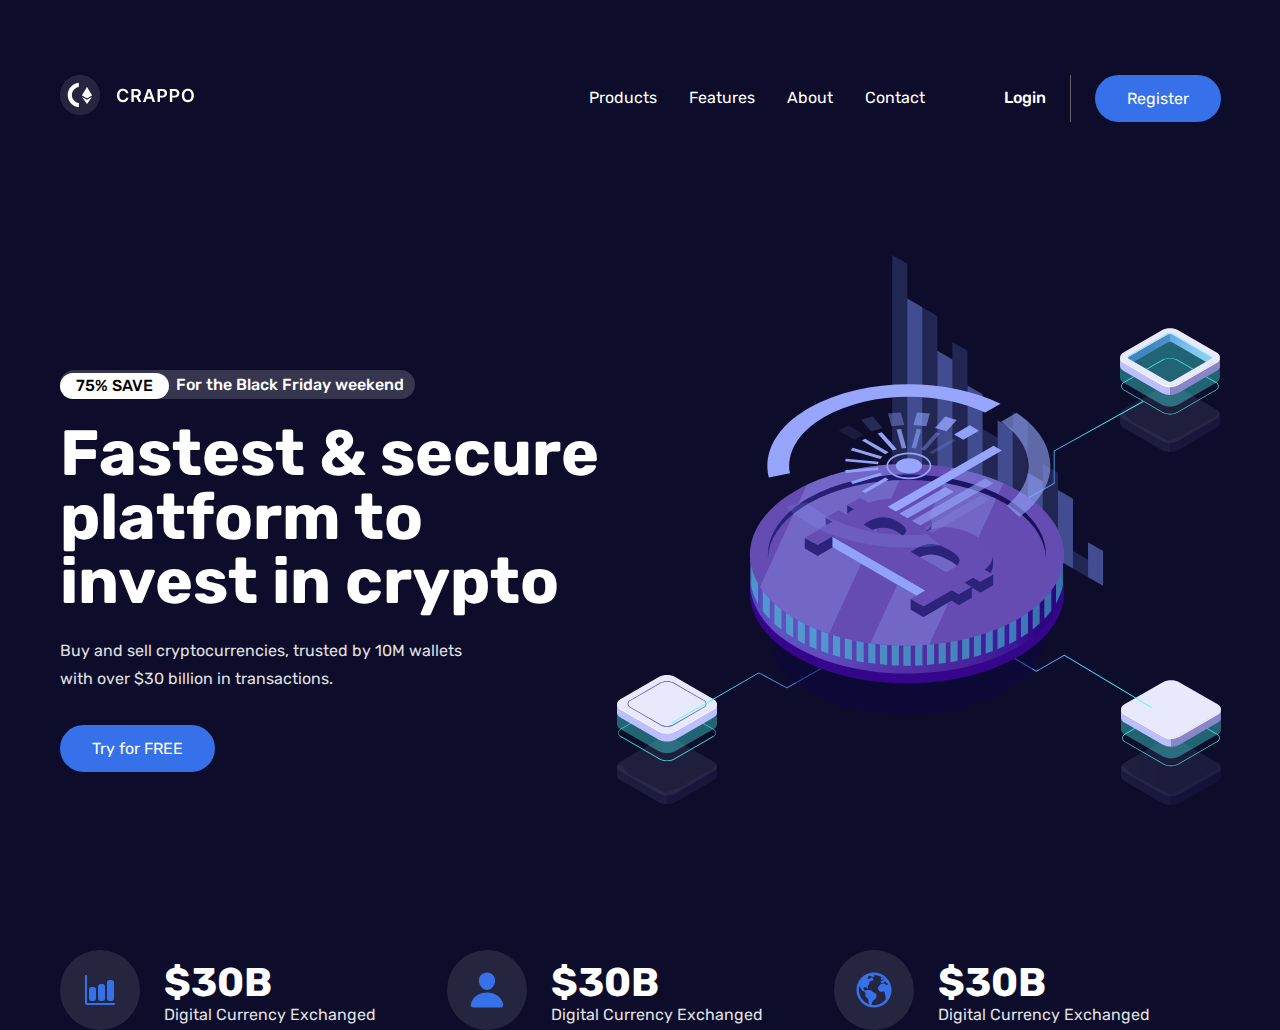
==== index.html @ 294e08f3 "upd" ====
<!DOCTYPE html>
<html lang="ru">

<head>
	<title>Главная</title>
	<meta charset="UTF-8">
	<meta name="format-detection" content="telephone=no">
	<!-- <style>body{opacity: 0;}</style> -->
	<link rel="stylesheet" href="css/style.min.css?_v=20220704195320">
	<link rel="shortcut icon" href="favicon.ico">
	<!-- <meta name="robots" content="noindex, nofollow"> -->
	<meta name="viewport" content="width=device-width, initial-scale=1.0">
</head>

<body>
	<div class="wrapper">
		<header class="header">
			<div class="header__container">
				<div class="nav">
					<a href="" class="logo">
						<svg width="134" height="40" viewBox="0 0 134 40" fill="none" xmlns="http://www.w3.org/2000/svg">
							<path d="M19.9999 40C31.0456 40 39.9999 31.0457 39.9999 20C39.9999 8.9543 31.0456 0 19.9999 0C8.95424 0 -6.10352e-05 8.9543 -6.10352e-05 20C-6.10352e-05 31.0457 8.95424 40 19.9999 40Z" fill="white" fill-opacity="0.1" />
							<path d="M18.8424 28.0463C14.9124 27.4707 11.8964 24.0828 11.8964 19.9891C11.8964 15.8954 14.9124 12.5075 18.8424 11.9322V7.69238C12.5855 8.29084 7.69232 13.5677 7.69232 19.9891C7.69232 26.4104 12.5855 31.687 18.8424 32.2858V28.0463Z" fill="white" />
							<path d="M26.9983 12L26.8892 12.3711V23.1393L26.9983 23.2483L31.9968 20.2937L26.9983 12Z" fill="white" />
							<path d="M26.9984 12L21.9999 20.2937L26.9984 23.2483V18.0217V12Z" fill="white" />
							<path d="M26.9986 24.8742L26.9371 24.9492V28.7851L26.9986 28.9648L32.0001 21.9211L26.9986 24.8742Z" fill="white" />
							<path d="M26.9984 28.9648V24.8742L21.9999 21.9211L26.9984 28.9648Z" fill="white" />
							<path d="M26.9984 23.2482L31.9968 20.2937L26.9984 18.0217V23.2482Z" fill="white" />
							<path d="M21.9999 20.2937L26.9983 23.2482V18.0217L21.9999 20.2937Z" fill="white" />
							<path d="M68.4964 18.3261C68.0937 15.4177 65.8565 13.7302 62.9545 13.7302C59.5348 13.7302 56.9588 16.2231 56.9588 20.4547C56.9588 24.6798 59.5028 27.1791 62.9545 27.1791C66.0675 27.1791 68.1321 25.1656 68.4964 22.6663L66.1058 22.6535C65.8054 24.1876 64.5526 25.0505 62.9865 25.0505C60.8643 25.0505 59.343 23.4589 59.343 20.4547C59.343 17.5015 60.8516 15.8588 62.9929 15.8588C64.5845 15.8588 65.831 16.7601 66.1058 18.3261H68.4964Z" fill="white" />
							<path d="M71.3881 27.0001H73.7596V22.2061H76.1758L78.7454 27.0001H81.3917L78.56 21.8098C80.1005 21.1897 80.9123 19.873 80.9123 18.096C80.9123 15.5967 79.3015 13.9092 76.2972 13.9092H71.3881V27.0001ZM73.7596 20.2373V15.8907H75.9329C77.7035 15.8907 78.4961 16.7025 78.4961 18.096C78.4961 19.4895 77.7035 20.2373 75.9457 20.2373H73.7596Z" fill="white" />
							<path d="M85.4963 27.0001L86.5765 23.7721H91.4984L92.5851 27.0001H95.1163L90.5013 13.9092H87.5737L82.965 27.0001H85.4963ZM87.2157 21.8673L88.9863 16.5939H89.0886L90.8592 21.8673H87.2157Z" fill="white" />
							<path d="M97.5606 27.0001H99.932V22.5768H102.438C105.461 22.5768 107.085 20.7615 107.085 18.243C107.085 15.7437 105.48 13.9092 102.47 13.9092H97.5606V27.0001ZM99.932 20.6272V15.8907H102.105C103.882 15.8907 104.669 16.8495 104.669 18.243C104.669 19.6365 103.882 20.6272 102.118 20.6272H99.932Z" fill="white" />
							<path d="M109.865 27.0001H112.236V22.5768H114.742C117.765 22.5768 119.389 20.7615 119.389 18.243C119.389 15.7437 117.784 13.9092 114.774 13.9092H109.865V27.0001ZM112.236 20.6272V15.8907H114.409C116.186 15.8907 116.973 16.8495 116.973 18.243C116.973 19.6365 116.186 20.6272 114.422 20.6272H112.236Z" fill="white" />
							<path d="M133.866 20.4547C133.866 16.2231 131.284 13.7302 127.851 13.7302C124.412 13.7302 121.836 16.2231 121.836 20.4547C121.836 24.6798 124.412 27.1791 127.851 27.1791C131.284 27.1791 133.866 24.6862 133.866 20.4547ZM131.482 20.4547C131.482 23.4333 129.986 25.0505 127.851 25.0505C125.723 25.0505 124.22 23.4333 124.22 20.4547C124.22 17.476 125.723 15.8588 127.851 15.8588C129.986 15.8588 131.482 17.476 131.482 20.4547Z" fill="white" />
						</svg>
					</a>
					<div class="nav__li">
						<ul class="nav-list">
							<li> <a href="#">Products </a></li>
							<li> <a href="#">Features </a></li>
							<li> <a href="#">About </a></li>
							<li> <a href="#">Contact </a></li>
						</ul>
						<div class="reg">
							<a href="#" class="log">Login</a>
							<div class="button">
								<button class="btn">Register</button>
							</div>
						</div>
					</div>
				</div>
				<div class="try-for">
					<div class="try-for__flex">
						<div class="info">
							<a href="#" class="save">75% SAVE</a>
							<a href="#" class="black">For the Black Friday weekend</a>
						</div>
						<div class="text-block">
							<h1 class="text-block__h1">Fastest & secure platform to invest in crypto</h1>
							<p class="text-block__p1">Buy and sell cryptocurrencies, trusted by 10M wallets with over $30 billion in transactions.</p>
							<div class="butt">
								<button class="btn">Try for FREE</button>
							</div>
						</div>
					</div>
					<div class="img">
						<img src="img/bitkoin.svg" alt="">
					</div>

				</div>

			</div>
		</header>
		<main class="page">
			<div class="fons">
				<div class="page__container">
					<div class="leter-grid">
						<div class="leter">
							<div class="img-info"><img src="img/stat.svg" alt=""></div>
							<div class="leter__info">
								<h2 class="let">$30B</h2>
								<p class="text-info">Digital Currency Exchanged</p>
							</div>
						</div>

						<div class="leter">
							<div class="img-info"><img src="img/user.svg" alt=""></div>
							<div class="leter__info">
								<h2 class="let">$30B</h2>
								<p class="text-info">Digital Currency Exchanged</p>
							</div>
						</div>

						<div class="leter">
							<div class="img-info"><img src="img/planat.svg" alt=""></div>
							<div class="leter__info">
								<h2 class="let">$30B</h2>
								<p class="text-info">Digital Currency Exchanged</p>
							</div>
						</div>
					</div>
					<div class="leter__check">

					</div>
				</div>
			</div>
		</main>
		<footer class="footer">
			<div class="footer__container">
			</div>
		</footer>
	</div>
	<!-- <div id="popup" aria-hidden="true" class="popup">
	<div class="popup__wrapper">
		<div class="popup__content">
			<button data-close type="button" class="popup__close">Закрыть</button>
			<div class="popup__text">
				Text
			</div>
		</div>
	</div>
</div> -->
	<script src="js/app.min.js?_v=20220704195320"></script>
</body>

</html>
---- css/style.min.css ----
@charset "UTF-8";@import url(https://fonts.googleapis.com/css?family=Rubik:400,500,700&display=swap);*{padding:0;margin:0;border:0}*,:after,:before{-webkit-box-sizing:border-box;box-sizing:border-box}body,html{height:100%;min-width:320px}body{color:#fff;line-height:1;font-family:Rubik;font-size:1rem;-ms-text-size-adjust:100%;-moz-text-size-adjust:100%;-webkit-text-size-adjust:100%;-webkit-font-smoothing:antialiased;-moz-osx-font-smoothing:grayscale}button,input,textarea{font-family:Rubik;font-size:inherit}button{cursor:pointer;color:inherit;background-color:inherit}a{color:inherit}a:link,a:visited{text-decoration:none}a:hover{text-decoration:none}ul li{list-style:none}img{vertical-align:top}h1,h2,h3,h4,h5,h6{font-weight:inherit;font-size:inherit}.lock body{overflow:hidden;-ms-touch-action:none;touch-action:none}.wrapper{min-height:100%;display:-webkit-box;display:-ms-flexbox;display:flex;-webkit-box-orient:vertical;-webkit-box-direction:normal;-ms-flex-direction:column;flex-direction:column;overflow:hidden}.wrapper>main{-webkit-box-flex:1;-ms-flex:1 1 auto;flex:1 1 auto}.wrapper>*{min-width:0}[class*=__container]{max-width:75.125rem;-webkit-box-sizing:content-box;box-sizing:content-box;margin:0 auto;padding:0 3.71875rem}[class*=-ibg]{position:relative}[class*=-ibg] img{position:absolute;width:100%;height:100%;top:0;left:0;-o-object-fit:cover;object-fit:cover}[class*=-ibg_contain] img{-o-object-fit:contain;object-fit:contain}.header{background-color:#0d0d2b}.nav{padding:3.75rem 0 0 0;display:-webkit-box;display:-ms-flexbox;display:flex;-webkit-box-pack:justify;-ms-flex-pack:justify;justify-content:space-between}.nav__li{display:-webkit-box;display:-ms-flexbox;display:flex;margin:.9375rem 0 0 0}.logo{padding-top:.9375rem}.nav-list{display:-webkit-box;display:-ms-flexbox;display:flex;padding-top:.9375rem;padding-left:2rem}.nav-list li{padding:0 2rem 0 0}.nav-list li:last-child{padding-right:0}.reg{font-weight:500;display:-webkit-box;display:-ms-flexbox;display:flex;margin:0 0 0 3.4375rem;padding-left:24px}.reg a{padding-top:.9375rem}.log{padding-right:24px}.button{border-left:solid 1px #666363;padding:0 0 0 1.5rem;font-weight:500}.btn{background-color:#3671e9;padding:.875rem 2rem;border-radius:32px}.btn:hover{background-color:rgba(255,255,255,.171);-webkit-box-shadow:0 0 15px #fff;box-shadow:0 0 15px #fff}.try-for{margin:6.125rem 0 0 0;display:-webkit-box;display:-ms-flexbox;display:flex}.info{margin:9.8125rem 0 1.75rem 0}.save{position:absolute;z-index:1;background-color:#fff;color:#000;font-weight:500;border-radius:2rem;padding:.3125rem 1rem;margin:-.25rem 0 0 0}.black{position:relative;font-weight:500;background-color:rgba(255,255,255,.171);border-radius:2rem;padding:.3125rem .6875rem .3125rem 7.25rem}.text-block__h1{font-weight:700;font-size:64px;margin-bottom:1.5rem}.text-block__p1{color:#e0e0e0;width:435px;margin:0 0 2rem 0;line-height:1.75rem}.fons{background-color:#0d0d2b}.leter-grid{display:-ms-grid;display:grid;-ms-grid-columns:1fr 1fr 1fr;grid-template-columns:1fr 1fr 1fr;-webkit-box-pack:justify;-ms-flex-pack:justify;justify-content:space-between}.leter{display:-webkit-box;display:-ms-flexbox;display:flex;margin-top:9rem}.leter__info{padding:.8125rem 0 0 0}.img-info{margin-right:1.5rem}.let{font-weight:700;font-size:40px;margin-bottom:.25rem}.text-info{color:#e0e0e0}
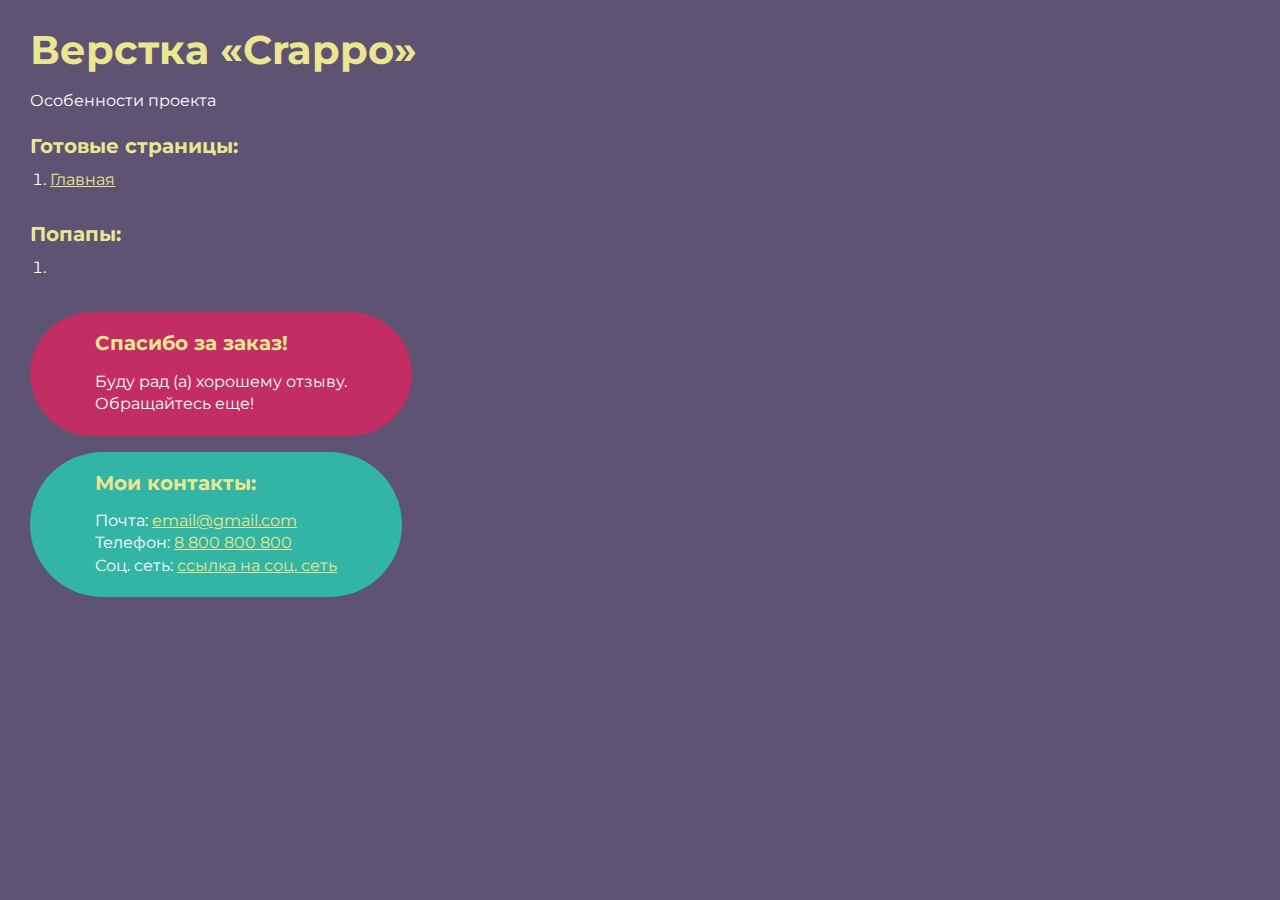
==== commit e154c6bc: "Update index.html" ====
--- a/index.html
+++ b/index.html
@@ -1,127 +1,179 @@
 <!DOCTYPE html>
-<html lang="ru">
+<html>
 
 <head>
-	<title>Главная</title>
 	<meta charset="UTF-8">
-	<meta name="format-detection" content="telephone=no">
-	<!-- <style>body{opacity: 0;}</style> -->
-	<link rel="stylesheet" href="css/style.min.css?_v=20220704195320">
-	<link rel="shortcut icon" href="favicon.ico">
-	<!-- <meta name="robots" content="noindex, nofollow"> -->
 	<meta name="viewport" content="width=device-width, initial-scale=1.0">
+	<title>Верстка «Crappo»</title>
 </head>
 
 <body>
-	<div class="wrapper">
-		<header class="header">
-			<div class="header__container">
-				<div class="nav">
-					<a href="" class="logo">
-						<svg width="134" height="40" viewBox="0 0 134 40" fill="none" xmlns="http://www.w3.org/2000/svg">
-							<path d="M19.9999 40C31.0456 40 39.9999 31.0457 39.9999 20C39.9999 8.9543 31.0456 0 19.9999 0C8.95424 0 -6.10352e-05 8.9543 -6.10352e-05 20C-6.10352e-05 31.0457 8.95424 40 19.9999 40Z" fill="white" fill-opacity="0.1" />
-							<path d="M18.8424 28.0463C14.9124 27.4707 11.8964 24.0828 11.8964 19.9891C11.8964 15.8954 14.9124 12.5075 18.8424 11.9322V7.69238C12.5855 8.29084 7.69232 13.5677 7.69232 19.9891C7.69232 26.4104 12.5855 31.687 18.8424 32.2858V28.0463Z" fill="white" />
-							<path d="M26.9983 12L26.8892 12.3711V23.1393L26.9983 23.2483L31.9968 20.2937L26.9983 12Z" fill="white" />
-							<path d="M26.9984 12L21.9999 20.2937L26.9984 23.2483V18.0217V12Z" fill="white" />
-							<path d="M26.9986 24.8742L26.9371 24.9492V28.7851L26.9986 28.9648L32.0001 21.9211L26.9986 24.8742Z" fill="white" />
-							<path d="M26.9984 28.9648V24.8742L21.9999 21.9211L26.9984 28.9648Z" fill="white" />
-							<path d="M26.9984 23.2482L31.9968 20.2937L26.9984 18.0217V23.2482Z" fill="white" />
-							<path d="M21.9999 20.2937L26.9983 23.2482V18.0217L21.9999 20.2937Z" fill="white" />
-							<path d="M68.4964 18.3261C68.0937 15.4177 65.8565 13.7302 62.9545 13.7302C59.5348 13.7302 56.9588 16.2231 56.9588 20.4547C56.9588 24.6798 59.5028 27.1791 62.9545 27.1791C66.0675 27.1791 68.1321 25.1656 68.4964 22.6663L66.1058 22.6535C65.8054 24.1876 64.5526 25.0505 62.9865 25.0505C60.8643 25.0505 59.343 23.4589 59.343 20.4547C59.343 17.5015 60.8516 15.8588 62.9929 15.8588C64.5845 15.8588 65.831 16.7601 66.1058 18.3261H68.4964Z" fill="white" />
-							<path d="M71.3881 27.0001H73.7596V22.2061H76.1758L78.7454 27.0001H81.3917L78.56 21.8098C80.1005 21.1897 80.9123 19.873 80.9123 18.096C80.9123 15.5967 79.3015 13.9092 76.2972 13.9092H71.3881V27.0001ZM73.7596 20.2373V15.8907H75.9329C77.7035 15.8907 78.4961 16.7025 78.4961 18.096C78.4961 19.4895 77.7035 20.2373 75.9457 20.2373H73.7596Z" fill="white" />
-							<path d="M85.4963 27.0001L86.5765 23.7721H91.4984L92.5851 27.0001H95.1163L90.5013 13.9092H87.5737L82.965 27.0001H85.4963ZM87.2157 21.8673L88.9863 16.5939H89.0886L90.8592 21.8673H87.2157Z" fill="white" />
-							<path d="M97.5606 27.0001H99.932V22.5768H102.438C105.461 22.5768 107.085 20.7615 107.085 18.243C107.085 15.7437 105.48 13.9092 102.47 13.9092H97.5606V27.0001ZM99.932 20.6272V15.8907H102.105C103.882 15.8907 104.669 16.8495 104.669 18.243C104.669 19.6365 103.882 20.6272 102.118 20.6272H99.932Z" fill="white" />
-							<path d="M109.865 27.0001H112.236V22.5768H114.742C117.765 22.5768 119.389 20.7615 119.389 18.243C119.389 15.7437 117.784 13.9092 114.774 13.9092H109.865V27.0001ZM112.236 20.6272V15.8907H114.409C116.186 15.8907 116.973 16.8495 116.973 18.243C116.973 19.6365 116.186 20.6272 114.422 20.6272H112.236Z" fill="white" />
-							<path d="M133.866 20.4547C133.866 16.2231 131.284 13.7302 127.851 13.7302C124.412 13.7302 121.836 16.2231 121.836 20.4547C121.836 24.6798 124.412 27.1791 127.851 27.1791C131.284 27.1791 133.866 24.6862 133.866 20.4547ZM131.482 20.4547C131.482 23.4333 129.986 25.0505 127.851 25.0505C125.723 25.0505 124.22 23.4333 124.22 20.4547C124.22 17.476 125.723 15.8588 127.851 15.8588C129.986 15.8588 131.482 17.476 131.482 20.4547Z" fill="white" />
-						</svg>
-					</a>
-					<div class="nav__li">
-						<ul class="nav-list">
-							<li> <a href="#">Products </a></li>
-							<li> <a href="#">Features </a></li>
-							<li> <a href="#">About </a></li>
-							<li> <a href="#">Contact </a></li>
-						</ul>
-						<div class="reg">
-							<a href="#" class="log">Login</a>
-							<div class="button">
-								<button class="btn">Register</button>
-							</div>
-						</div>
-					</div>
-				</div>
-				<div class="try-for">
-					<div class="try-for__flex">
-						<div class="info">
-							<a href="#" class="save">75% SAVE</a>
-							<a href="#" class="black">For the Black Friday weekend</a>
-						</div>
-						<div class="text-block">
-							<h1 class="text-block__h1">Fastest & secure platform to invest in crypto</h1>
-							<p class="text-block__p1">Buy and sell cryptocurrencies, trusted by 10M wallets with over $30 billion in transactions.</p>
-							<div class="butt">
-								<button class="btn">Try for FREE</button>
-							</div>
-						</div>
-					</div>
-					<div class="img">
-						<img src="img/bitkoin.svg" alt="">
-					</div>
-
-				</div>
-
-			</div>
-		</header>
-		<main class="page">
-			<div class="fons">
-				<div class="page__container">
-					<div class="leter-grid">
-						<div class="leter">
-							<div class="img-info"><img src="img/stat.svg" alt=""></div>
-							<div class="leter__info">
-								<h2 class="let">$30B</h2>
-								<p class="text-info">Digital Currency Exchanged</p>
-							</div>
-						</div>
-
-						<div class="leter">
-							<div class="img-info"><img src="img/user.svg" alt=""></div>
-							<div class="leter__info">
-								<h2 class="let">$30B</h2>
-								<p class="text-info">Digital Currency Exchanged</p>
-							</div>
-						</div>
-
-						<div class="leter">
-							<div class="img-info"><img src="img/planat.svg" alt=""></div>
-							<div class="leter__info">
-								<h2 class="let">$30B</h2>
-								<p class="text-info">Digital Currency Exchanged</p>
-							</div>
-						</div>
-					</div>
-					<div class="leter__check">
-
-					</div>
-				</div>
-			</div>
-		</main>
-		<footer class="footer">
-			<div class="footer__container">
-			</div>
-		</footer>
-	</div>
-	<!-- <div id="popup" aria-hidden="true" class="popup">
-	<div class="popup__wrapper">
-		<div class="popup__content">
-			<button data-close type="button" class="popup__close">Закрыть</button>
-			<div class="popup__text">
-				Text
-			</div>
+	<div class="rootpage">
+		<h1>Верстка «Crappo»</h1>
+		<div class="rootpage__info">
+			Особенности проекта
+		</div>
+		<h2>Готовые страницы:</h2>
+		<ol class="rootpage__list">
+			<li><a target="_blank" href="home.html">Главная</a></li>
+		</ol>
+		<h2>Попапы:</h2>
+		<ol class="rootpage__list">
+			<li><a target="_blank" href="home.html#"></a></li>
+		</ol>
+		<div class="rootpage__tnx">
+			<h2>Спасибо за заказ!</h2>
+			<p>Буду рад (а) хорошему отзыву.</p>
+			<p>Обращайтесь еще!</p>
+		</div>
+		<div class="rootpage__contacts">
+			<h2>Мои контакты:</h2>
+			<p>Почта: <a href="mailto:email@gmail.com">email@gmail.com</a></p>
+			<p>Телефон: <a href="tel:8800800800">8 800 800 800</a></p>
+			<p>Соц. сеть: <a href="">ссылка на соц. сеть</a></p>
 		</div>
 	</div>
-</div> -->
-	<script src="js/app.min.js?_v=20220704195320"></script>
 </body>
+<style>
+	@charset "UTF-8";
+	@import url("https://fonts.googleapis.com/css?family=Montserrat:regular,700&display=swap");
+
+	*,
+	*::before,
+	*::after {
+		padding: 0px;
+		margin: 0px;
+		border: 0px;
+		box-sizing: border-box;
+	}
+
+	html,
+	body {
+		height: 100%;
+		margin: 0;
+		padding: 0;
+		min-width: 320px;
+		width: 100%;
+		color: #fff;
+		background-color: #5e5373;
+	}
+
+	body {
+		font-family: Montserrat;
+		font-size: 100%;
+		line-height: 1;
+		font-size: 1rem;
+	}
+
+	a {
+		text-decoration: underline;
+		color: #ebe691
+	}
+
+	a:visited {
+		text-decoration: underline;
+		color: #aaa768;
+	}
+
+	a:hover {
+		text-decoration: none;
+	}
+
+	ul li {
+		list-style: none;
+	}
+
+	img {
+		vertical-align: top;
+	}
+
+	.wrapper {
+		width: 100%;
+		min-height: 100%;
+		overflow: hidden;
+	}
+
+	.rootpage {
+		padding: 30px;
+		display: flex;
+		flex-direction: column;
+		align-items: flex-start;
+	}
+
+	@media (max-width: 767px) {
+		.rootpage {
+			padding: 30px 15px;
+		}
+	}
+
+	h1 {
+		color: #ebe691;
+		font-size: 2.5rem;
+		margin: 0px 0px 1.25rem 0px;
+	}
+
+	@media (max-width: 767px) {
+		h1 {
+			font-size: 1.85rem;
+			margin: 0px 0px 1.25rem 0px;
+		}
+	}
+
+	h2 {
+		color: #ebe691;
+		font-size: 1.25rem;
+		margin: 0px 0px 1rem 0px;
+	}
+
+	@media (max-width: 767px) {
+		h2 {
+			font-size: 1.125rem;
+			margin: 0px 0px 1rem 0px;
+		}
+	}
+
+	.rootpage__info {
+		line-height: 140%;
+		margin: 0px 0px 1.5rem 0px;
+	}
+
+	.rootpage__list {
+		margin: 0px 0px 2.25rem 1.25rem;
+	}
+
+	.rootpage__list li:not(:last-child) {
+		margin: 0px 0px 15px 0px;
+	}
+
+	.rootpage__contacts,
+	.rootpage__tnx {
+		border-radius: 200px;
+		padding: 20px 65px;
+		line-height: 140%;
+	}
+
+	@media (max-width: 767px) {
+
+		.rootpage__contacts,
+		.rootpage__tnx {
+			border-radius: 40px;
+			padding: 20px;
+		}
+	}
+
+	.rootpage__contacts {
+		background: #32b5a4;
+
+	}
+
+	.rootpage__contacts a {
+		color: #ebe691;
+	}
+
+	.rootpage__tnx {
+		background: #c22d63;
+		margin: 0px 0px 1rem 0px;
+	}
+</style>
 
 </html>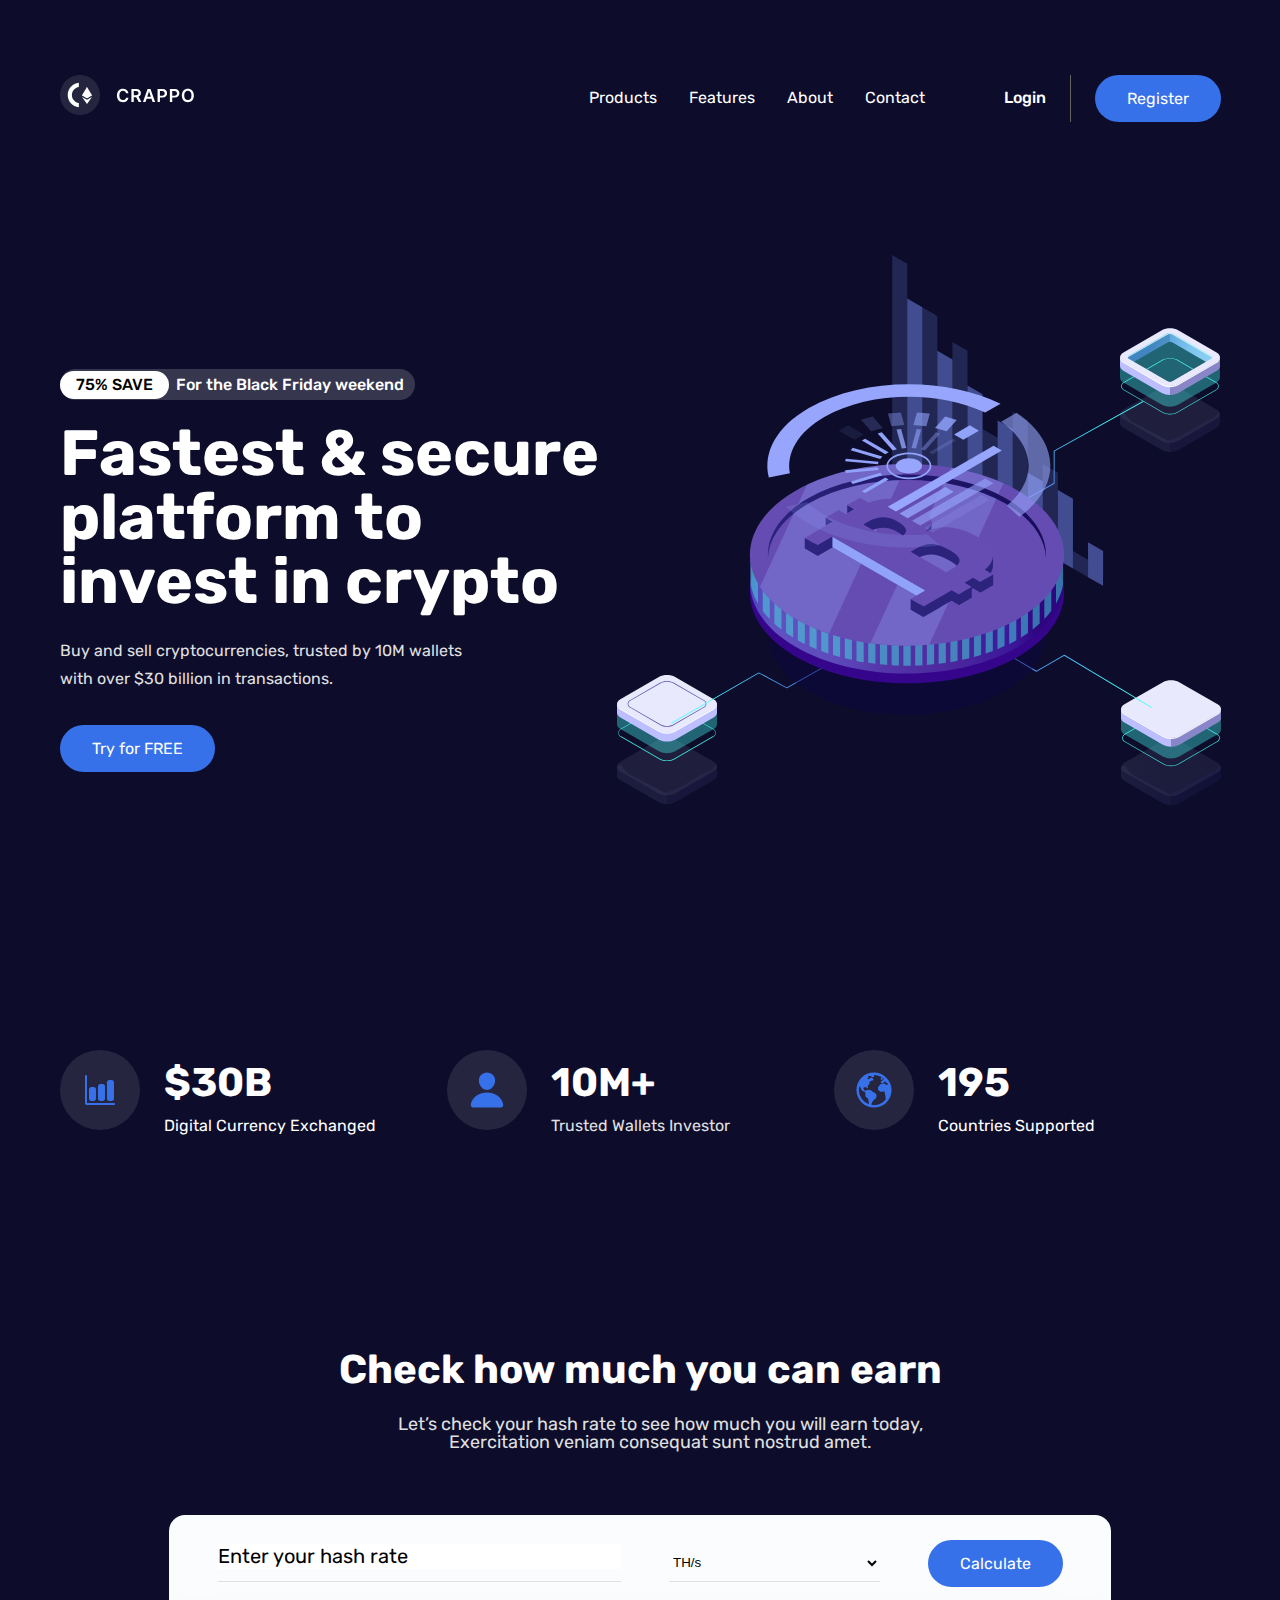
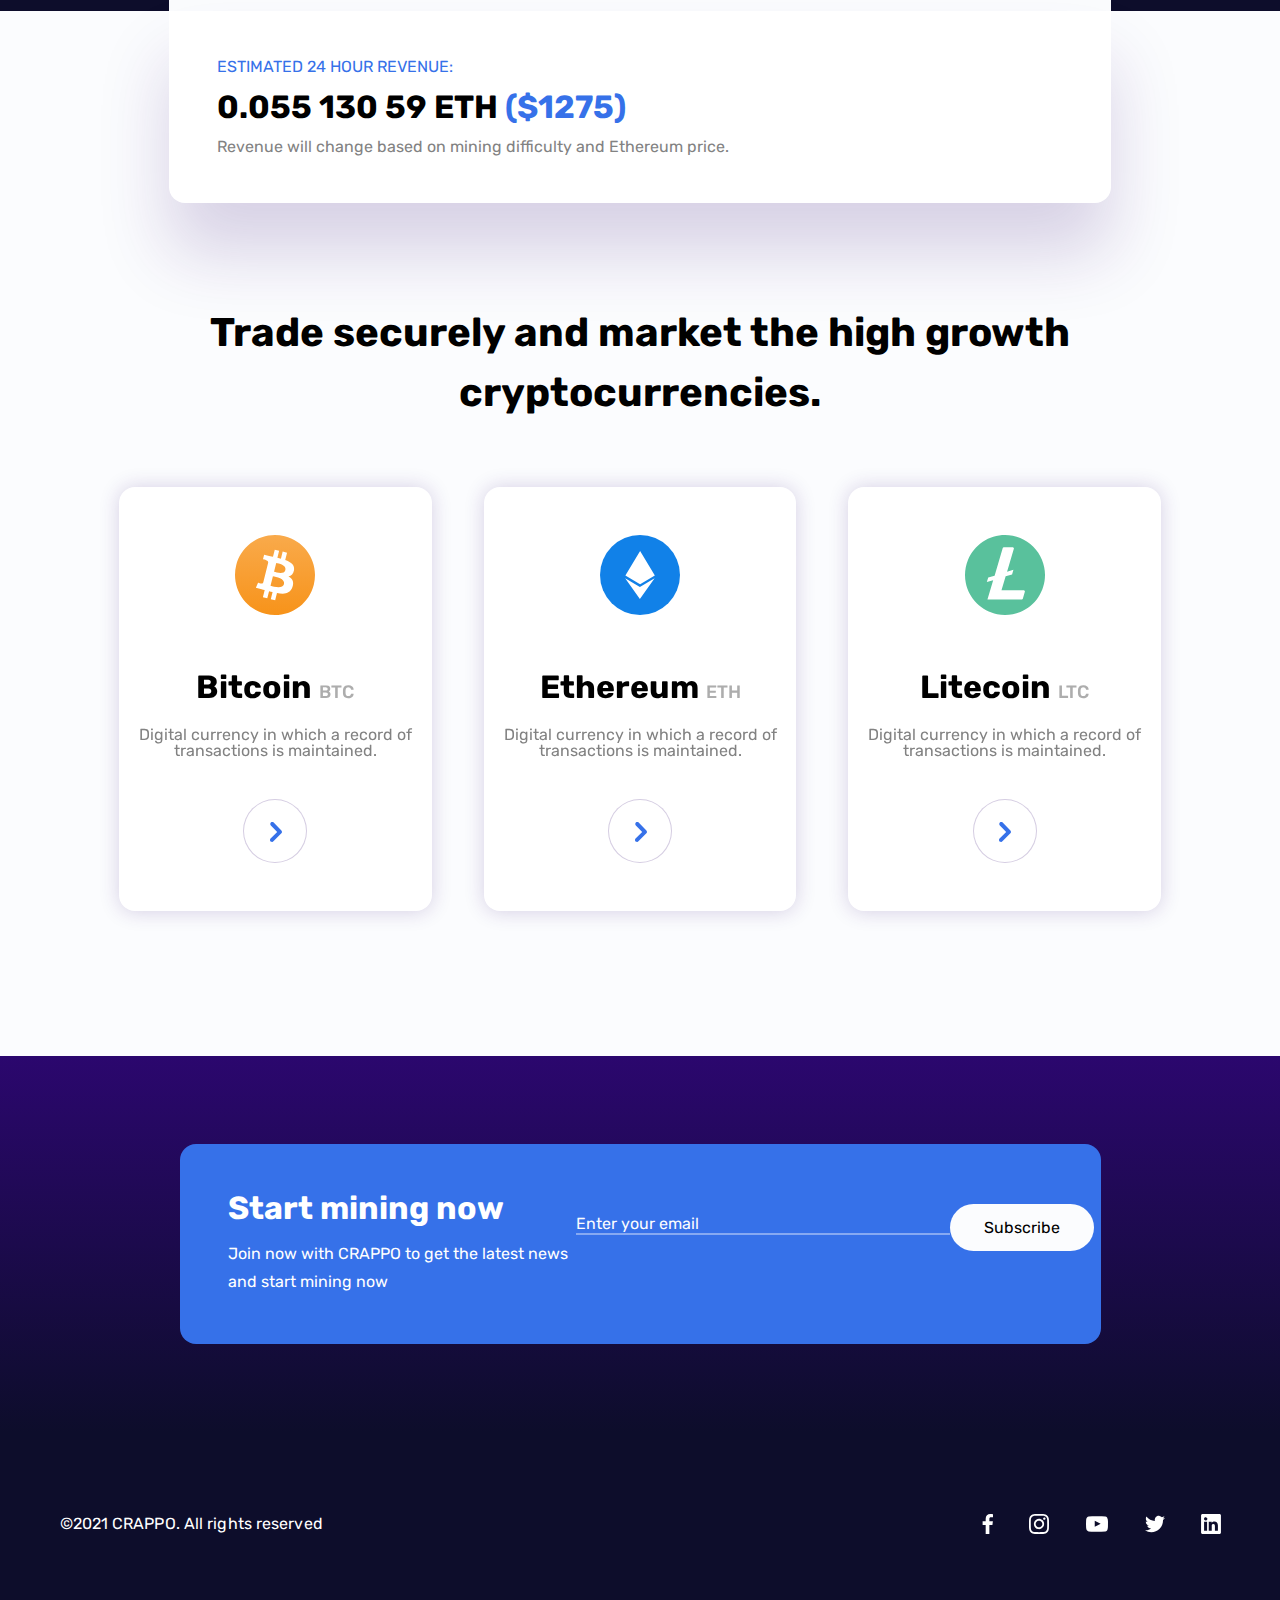
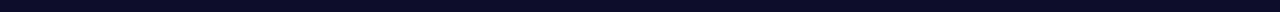
==== commit b47c8ebc: "Update index.html" ====
--- a/index.html
+++ b/index.html
@@ -1,179 +1,228 @@
 <!DOCTYPE html>
-<html>
+<html lang="ru">
 
 <head>
+	<title>Главная</title>
 	<meta charset="UTF-8">
+	<meta name="format-detection" content="telephone=no">
+	<!-- <style>body{opacity: 0;}</style> -->
+	<link rel="stylesheet" href="css/style.min.css?_v=20220706230035">
+	<link rel="shortcut icon" href="favicon.ico">
+	<!-- <meta name="robots" content="noindex, nofollow"> -->
 	<meta name="viewport" content="width=device-width, initial-scale=1.0">
-	<title>Верстка «Crappo»</title>
 </head>
 
 <body>
-	<div class="rootpage">
-		<h1>Верстка «Crappo»</h1>
-		<div class="rootpage__info">
-			Особенности проекта
-		</div>
-		<h2>Готовые страницы:</h2>
-		<ol class="rootpage__list">
-			<li><a target="_blank" href="home.html">Главная</a></li>
-		</ol>
-		<h2>Попапы:</h2>
-		<ol class="rootpage__list">
-			<li><a target="_blank" href="home.html#"></a></li>
-		</ol>
-		<div class="rootpage__tnx">
-			<h2>Спасибо за заказ!</h2>
-			<p>Буду рад (а) хорошему отзыву.</p>
-			<p>Обращайтесь еще!</p>
-		</div>
-		<div class="rootpage__contacts">
-			<h2>Мои контакты:</h2>
-			<p>Почта: <a href="mailto:email@gmail.com">email@gmail.com</a></p>
-			<p>Телефон: <a href="tel:8800800800">8 800 800 800</a></p>
-			<p>Соц. сеть: <a href="">ссылка на соц. сеть</a></p>
+	<div class="wrapper">
+		<header class="header">
+			<div class="header__container">
+				<div class="nav">
+					<a href="" class="logo">
+						<svg width="134" height="40" viewBox="0 0 134 40" fill="none" xmlns="http://www.w3.org/2000/svg">
+							<path d="M19.9999 40C31.0456 40 39.9999 31.0457 39.9999 20C39.9999 8.9543 31.0456 0 19.9999 0C8.95424 0 -6.10352e-05 8.9543 -6.10352e-05 20C-6.10352e-05 31.0457 8.95424 40 19.9999 40Z" fill="white" fill-opacity="0.1" />
+							<path d="M18.8424 28.0463C14.9124 27.4707 11.8964 24.0828 11.8964 19.9891C11.8964 15.8954 14.9124 12.5075 18.8424 11.9322V7.69238C12.5855 8.29084 7.69232 13.5677 7.69232 19.9891C7.69232 26.4104 12.5855 31.687 18.8424 32.2858V28.0463Z" fill="white" />
+							<path d="M26.9983 12L26.8892 12.3711V23.1393L26.9983 23.2483L31.9968 20.2937L26.9983 12Z" fill="white" />
+							<path d="M26.9984 12L21.9999 20.2937L26.9984 23.2483V18.0217V12Z" fill="white" />
+							<path d="M26.9986 24.8742L26.9371 24.9492V28.7851L26.9986 28.9648L32.0001 21.9211L26.9986 24.8742Z" fill="white" />
+							<path d="M26.9984 28.9648V24.8742L21.9999 21.9211L26.9984 28.9648Z" fill="white" />
+							<path d="M26.9984 23.2482L31.9968 20.2937L26.9984 18.0217V23.2482Z" fill="white" />
+							<path d="M21.9999 20.2937L26.9983 23.2482V18.0217L21.9999 20.2937Z" fill="white" />
+							<path d="M68.4964 18.3261C68.0937 15.4177 65.8565 13.7302 62.9545 13.7302C59.5348 13.7302 56.9588 16.2231 56.9588 20.4547C56.9588 24.6798 59.5028 27.1791 62.9545 27.1791C66.0675 27.1791 68.1321 25.1656 68.4964 22.6663L66.1058 22.6535C65.8054 24.1876 64.5526 25.0505 62.9865 25.0505C60.8643 25.0505 59.343 23.4589 59.343 20.4547C59.343 17.5015 60.8516 15.8588 62.9929 15.8588C64.5845 15.8588 65.831 16.7601 66.1058 18.3261H68.4964Z" fill="white" />
+							<path d="M71.3881 27.0001H73.7596V22.2061H76.1758L78.7454 27.0001H81.3917L78.56 21.8098C80.1005 21.1897 80.9123 19.873 80.9123 18.096C80.9123 15.5967 79.3015 13.9092 76.2972 13.9092H71.3881V27.0001ZM73.7596 20.2373V15.8907H75.9329C77.7035 15.8907 78.4961 16.7025 78.4961 18.096C78.4961 19.4895 77.7035 20.2373 75.9457 20.2373H73.7596Z" fill="white" />
+							<path d="M85.4963 27.0001L86.5765 23.7721H91.4984L92.5851 27.0001H95.1163L90.5013 13.9092H87.5737L82.965 27.0001H85.4963ZM87.2157 21.8673L88.9863 16.5939H89.0886L90.8592 21.8673H87.2157Z" fill="white" />
+							<path d="M97.5606 27.0001H99.932V22.5768H102.438C105.461 22.5768 107.085 20.7615 107.085 18.243C107.085 15.7437 105.48 13.9092 102.47 13.9092H97.5606V27.0001ZM99.932 20.6272V15.8907H102.105C103.882 15.8907 104.669 16.8495 104.669 18.243C104.669 19.6365 103.882 20.6272 102.118 20.6272H99.932Z" fill="white" />
+							<path d="M109.865 27.0001H112.236V22.5768H114.742C117.765 22.5768 119.389 20.7615 119.389 18.243C119.389 15.7437 117.784 13.9092 114.774 13.9092H109.865V27.0001ZM112.236 20.6272V15.8907H114.409C116.186 15.8907 116.973 16.8495 116.973 18.243C116.973 19.6365 116.186 20.6272 114.422 20.6272H112.236Z" fill="white" />
+							<path d="M133.866 20.4547C133.866 16.2231 131.284 13.7302 127.851 13.7302C124.412 13.7302 121.836 16.2231 121.836 20.4547C121.836 24.6798 124.412 27.1791 127.851 27.1791C131.284 27.1791 133.866 24.6862 133.866 20.4547ZM131.482 20.4547C131.482 23.4333 129.986 25.0505 127.851 25.0505C125.723 25.0505 124.22 23.4333 124.22 20.4547C124.22 17.476 125.723 15.8588 127.851 15.8588C129.986 15.8588 131.482 17.476 131.482 20.4547Z" fill="white" />
+						</svg>
+					</a>
+					<div class="nav__li">
+						<ul class="nav-list">
+							<li> <a href="#">Products </a></li>
+							<li> <a href="#">Features </a></li>
+							<li> <a href="#">About </a></li>
+							<li> <a href="#">Contact </a></li>
+						</ul>
+						<div class="reg">
+							<a href="#" class="log">Login</a>
+							<div class="button">
+								<button class="btn">Register</button>
+							</div>
+						</div>
+					</div>
+				</div>
+				<div class="try-for">
+					<div class="try-for__flex">
+						<div class="info">
+							<a href="#" class="save">75% SAVE</a>
+							<a href="#" class="black">For the Black Friday weekend</a>
+						</div>
+						<div class="text-block">
+							<h1 class="text-block__h1">Fastest & secure platform to invest in crypto</h1>
+							<p class="text-block__p1">Buy and sell cryptocurrencies, trusted by 10M wallets with over $30 billion in transactions.</p>
+							<div class="butt">
+								<button class="btn">Try for FREE</button>
+							</div>
+						</div>
+					</div>
+					<div class="img">
+						<img src="img/bitkoin.svg" alt="">
+					</div>
+
+				</div>
+
+			</div>
+		</header>
+		<main class="page">
+			<div class="fons">
+				<div class="page__container">
+					<div class="leter-grid">
+						<div class="leter">
+							<div class="img-info"><img src="img/stat.svg" alt=""></div>
+							<div class="leter__info">
+								<h2 class="let">$30B</h2>
+								<p class="text-info">Digital Currency Exchanged</p>
+							</div>
+						</div>
+
+						<div class="leter">
+							<div class="img-info"><img src="img/user.svg" alt=""></div>
+							<div class="leter__info">
+								<h2 class="let">10M+</h2>
+								<p class="text__info">Trusted Wallets Investor</p>
+							</div>
+						</div>
+
+						<div class="leter">
+							<div class="img-info"><img src="img/planat.svg" alt=""></div>
+							<div class="leter__info">
+								<h2 class="let">195</h2>
+								<p class="text-info">Countries Supported</p>
+							</div>
+						</div>
+					</div>
+					<div class="leter__check">
+						<div class="check-how">
+							<h2 class="let text__center">Check how much you can earn</h2>
+							<p class="text__inf text__center text12">Let’s check your hash rate to see how much you will earn today, Exercitation veniam consequat sunt nostrud amet.</p>
+						</div>
+
+						<div class="calculate-block">
+							<div class="calkulate">
+								<div class="blok1"><input type="text" class="blok1__enter" placeholder="Enter your hash rate"></div>
+								<select class="blok2">
+									<option value="th" class="blok2__th">TH/s</option>
+									<option value="ph" class="blok2__th">PH/s</option>
+									<option value="eh" class="blok2__th">EH/s</option>
+								</select>
+								<div class="butt">
+									<button class="btn__bt">Calculate</button>
+								</div>
+							</div>
+
+						</div>
+					</div>
+				</div>
+			</div>
+
+			<div class="font">
+				<div class="estimated__container">
+					<div class="estimated__block">
+						<a href="#" class="estimated__hours">ESTIMATED 24 HOUR REVENUE:</a>
+						<h2 class="estimated__result">0.055 130 59 ETH <span>($1275)</span></h2>
+						<p class="text-o">Revenue will change based on mining difficulty and Ethereum price.</p>
+					</div>
+
+					<div class="crypto">
+						<div class="crypto__bg">
+							<div class="crypto__container">
+								<h3 class="crypto__title">Trade securely and market the high growth cryptocurrencies.</h3>
+								<div class="crypto__items">
+									<div class="crypto-item">
+										<img src="img/bet.svg" alt="" class="crypto-item__img">
+										<p class="crypto-item__title">Bitcoin <span class="crypto-item__type">BTC</span></p>
+										<p class="crypto-item__text">Digital currency in which a record of transactions is maintained.</p>
+										<a class="crypto-item__link" href="#">
+											<span class="crypto-item__link-text">Start&nbsp;mining</span>
+											<span class="crypto-item__link-icon"></span>
+										</a>
+									</div>
+									<div class="crypto-item">
+										<img src="img/ether.svg" alt="" class="crypto-item__img">
+										<p class="crypto-item__title">Ethereum <span class="crypto-item__type">ETH</span></p>
+										<p class="crypto-item__text">Digital currency in which a record of transactions is maintained.</p>
+										<a class="crypto-item__link" href="#">
+											<span class="crypto-item__link-text">Start&nbsp;mining</span>
+											<span class="crypto-item__link-icon"></span>
+										</a>
+									</div>
+									<div class="crypto-item">
+										<img src="img/lit.svg" alt="" class="crypto-item__img">
+										<p class="crypto-item__title">Litecoin <span class="crypto-item__type">LTC</span></p>
+										<p class="crypto-item__text">Digital currency in which a record of transactions is maintained.</p>
+										<a class="crypto-item__link" href="#">
+											<span class="crypto-item__link-text">Start&nbsp;mining</span>
+											<span class="crypto-item__link-icon"></span>
+										</a>
+									</div>
+								</div>
+							</div>
+						</div>
+					</div>
+
+				</div>
+			</div>
+
+			<div class="mining">
+				<div class="mining__bg">
+					<div class="mining__container">
+						<div class="mining__df">
+							<div class="mining__info">
+								<h3 class="mining__info-title">Start mining now</h3>
+								<p class="mining__info-text">Join now with CRAPPO to get the latest news and start mining now</p>
+							</div>
+
+							<div class="mining__poles">
+								<div class="mining__poles-text"><input type="text" class="mining__poles-text-enter" placeholder="Enter your email"></div>
+							</div>
+							<div class="mining__poles-button"><button class="mining__poles-button-text">Subscribe</button></div>
+						</div>
+					</div>
+				</div>
+			</div>
+
+		</main>
+		<footer class="footer">
+			<div class="footer__bg">
+				<div class="footer__container">
+					<div class="foot-title">
+						<div class="foot-title__info">
+							<h3 class="foot-title__info-text">©2021 CRAPPO. All rights reserved</h3>
+						</div>
+						<div class="foot-title__icon">
+							<ul>
+								<li><img src="img/face.svg" alt="" class="foot-title__icon-fac"></li>
+								<li><img src="img/inst.svg" alt="" class="foot-title__icon-inst"></li>
+								<li><img src="img/yt.svg" alt="" class="foot-title__icon-yt"></li>
+								<li><img src="img/twitter.svg" alt="" class="foot-title__icon-twit"></li>
+								<li><img src="img/in.svg" alt="" class="foot-title__icon-fin"></li>
+							</ul>
+						</div>
+					</div>
+				</div>
+			</div>
+		</footer>
+	</div>
+	<!-- <div id="popup" aria-hidden="true" class="popup">
+	<div class="popup__wrapper">
+		<div class="popup__content">
+			<button data-close type="button" class="popup__close">Закрыть</button>
+			<div class="popup__text">
+				Text
+			</div>
 		</div>
 	</div>
+</div> -->
+	<script src="js/app.min.js?_v=20220706230035"></script>
 </body>
-<style>
-	@charset "UTF-8";
-	@import url("https://fonts.googleapis.com/css?family=Montserrat:regular,700&display=swap");
-
-	*,
-	*::before,
-	*::after {
-		padding: 0px;
-		margin: 0px;
-		border: 0px;
-		box-sizing: border-box;
-	}
-
-	html,
-	body {
-		height: 100%;
-		margin: 0;
-		padding: 0;
-		min-width: 320px;
-		width: 100%;
-		color: #fff;
-		background-color: #5e5373;
-	}
-
-	body {
-		font-family: Montserrat;
-		font-size: 100%;
-		line-height: 1;
-		font-size: 1rem;
-	}
-
-	a {
-		text-decoration: underline;
-		color: #ebe691
-	}
-
-	a:visited {
-		text-decoration: underline;
-		color: #aaa768;
-	}
-
-	a:hover {
-		text-decoration: none;
-	}
-
-	ul li {
-		list-style: none;
-	}
-
-	img {
-		vertical-align: top;
-	}
-
-	.wrapper {
-		width: 100%;
-		min-height: 100%;
-		overflow: hidden;
-	}
-
-	.rootpage {
-		padding: 30px;
-		display: flex;
-		flex-direction: column;
-		align-items: flex-start;
-	}
-
-	@media (max-width: 767px) {
-		.rootpage {
-			padding: 30px 15px;
-		}
-	}
-
-	h1 {
-		color: #ebe691;
-		font-size: 2.5rem;
-		margin: 0px 0px 1.25rem 0px;
-	}
-
-	@media (max-width: 767px) {
-		h1 {
-			font-size: 1.85rem;
-			margin: 0px 0px 1.25rem 0px;
-		}
-	}
-
-	h2 {
-		color: #ebe691;
-		font-size: 1.25rem;
-		margin: 0px 0px 1rem 0px;
-	}
-
-	@media (max-width: 767px) {
-		h2 {
-			font-size: 1.125rem;
-			margin: 0px 0px 1rem 0px;
-		}
-	}
-
-	.rootpage__info {
-		line-height: 140%;
-		margin: 0px 0px 1.5rem 0px;
-	}
-
-	.rootpage__list {
-		margin: 0px 0px 2.25rem 1.25rem;
-	}
-
-	.rootpage__list li:not(:last-child) {
-		margin: 0px 0px 15px 0px;
-	}
-
-	.rootpage__contacts,
-	.rootpage__tnx {
-		border-radius: 200px;
-		padding: 20px 65px;
-		line-height: 140%;
-	}
-
-	@media (max-width: 767px) {
-
-		.rootpage__contacts,
-		.rootpage__tnx {
-			border-radius: 40px;
-			padding: 20px;
-		}
-	}
-
-	.rootpage__contacts {
-		background: #32b5a4;
-
-	}
-
-	.rootpage__contacts a {
-		color: #ebe691;
-	}
-
-	.rootpage__tnx {
-		background: #c22d63;
-		margin: 0px 0px 1rem 0px;
-	}
-</style>
 
 </html>--- a/css/style.min.css
+++ b/css/style.min.css
@@ -0,0 +1 @@
+@charset "UTF-8";@import url(https://fonts.googleapis.com/css?family=Rubik:400,500,700&display=swap);*{padding:0;margin:0;border:0}*,:after,:before{-webkit-box-sizing:border-box;box-sizing:border-box}body,html{height:100%;min-width:320px}body{color:#fff;line-height:1;font-family:Rubik;font-size:1rem;-ms-text-size-adjust:100%;-moz-text-size-adjust:100%;-webkit-text-size-adjust:100%;-webkit-font-smoothing:antialiased;-moz-osx-font-smoothing:grayscale}button,input,textarea{font-family:Rubik;font-size:inherit}button{cursor:pointer;color:inherit;background-color:inherit}a{color:inherit}a:link,a:visited{text-decoration:none}a:hover{text-decoration:none}ul li{list-style:none}img{vertical-align:top}h1,h2,h3,h4,h5,h6{font-weight:inherit;font-size:inherit}.lock body{overflow:hidden;-ms-touch-action:none;touch-action:none}.wrapper{min-height:100%;display:-webkit-box;display:-ms-flexbox;display:flex;-webkit-box-orient:vertical;-webkit-box-direction:normal;-ms-flex-direction:column;flex-direction:column;overflow:hidden}.wrapper>main{-webkit-box-flex:1;-ms-flex:1 1 auto;flex:1 1 auto}.wrapper>*{min-width:0}[class*=__container]{max-width:75.125rem;-webkit-box-sizing:content-box;box-sizing:content-box;margin:0 auto;padding:0 3.71875rem}[class*=-ibg]{position:relative}[class*=-ibg] img{position:absolute;width:100%;height:100%;top:0;left:0;-o-object-fit:cover;object-fit:cover}[class*=-ibg_contain] img{-o-object-fit:contain;object-fit:contain}.header{background-color:#0d0d2b}.nav{padding:3.75rem 0 0 0;display:-webkit-box;display:-ms-flexbox;display:flex;-webkit-box-pack:justify;-ms-flex-pack:justify;justify-content:space-between}.nav__li{display:-webkit-box;display:-ms-flexbox;display:flex;margin:.9375rem 0 0 0}.logo{padding-top:.9375rem}.nav-list{display:-webkit-box;display:-ms-flexbox;display:flex;padding-top:.9375rem;padding-left:2rem}.nav-list li{padding:0 2rem 0 0}.nav-list li:last-child{padding-right:0}.reg{font-weight:500;display:-webkit-box;display:-ms-flexbox;display:flex;margin:0 0 0 3.4375rem;padding-left:24px}.reg a{padding-top:.9375rem}.log{padding-right:24px}.button{border-left:solid 1px #666363;padding:0 0 0 1.5rem;font-weight:500}.btn{background-color:#3671e9;padding:.875rem 2rem;border-radius:32px}.btn:hover{background-color:rgba(255,255,255,.171);-webkit-box-shadow:0 0 15px #fff;box-shadow:0 0 15px #fff}.try-for{margin:6.125rem 0 0 0;display:-webkit-box;display:-ms-flexbox;display:flex}.info{margin:9.8125rem 0 1.75rem 0}.save{position:absolute;z-index:1;background-color:#fff;color:#000;font-weight:500;border-radius:2rem;padding:.375rem 1rem;margin:-.375rem 0 0 0}.black{position:relative;font-weight:500;background-color:rgba(255,255,255,.171);border-radius:2rem;padding:.375rem .6875rem .375rem 7.25rem}.text-block__h1{font-weight:700;font-size:64px;margin-bottom:1.5rem}.text-block__p1{color:#e0e0e0;width:435px;margin:0 0 2rem 0;line-height:1.75rem}.footer__bg{background-color:#0d0d2b}.foot-title{display:-webkit-box;display:-ms-flexbox;display:flex;-webkit-box-pack:justify;-ms-flex-pack:justify;justify-content:space-between;padding:4.875rem 0 4.625rem 0}.foot-title__info-text{font-weight:400;font-size:16px;line-height:28px;letter-spacing:.00625rem}.foot-title__icon{display:-webkit-box;display:-ms-flexbox;display:flex}.foot-title__icon ul{display:-webkit-box;display:-ms-flexbox;display:flex;-webkit-box-align:center;-ms-flex-align:center;align-items:center}.foot-title__icon-inst{padding:0 2.125rem 0 2.125rem}.foot-title__icon-twit{padding:0 2.125rem 0 2.125rem}.fons{background-color:#0d0d2b}.leter-grid{display:-ms-grid;display:grid;-ms-grid-columns:1fr 1fr 1fr;grid-template-columns:1fr 1fr 1fr;-webkit-box-pack:justify;-ms-flex-pack:justify;justify-content:space-between;padding:6.25rem 0 0 0}.leter{display:-webkit-box;display:-ms-flexbox;display:flex;margin-top:9rem;margin-bottom:7.25rem}.leter__info{padding:.8125rem 0 0 0}.img-info{margin-right:1.5rem;-webkit-box-pack:justify;-ms-flex-pack:justify;justify-content:space-between}.let{font-weight:700;font-size:40px;margin-bottom:.9375rem}.text__info{color:#e0e0e0}.leter__check{margin-top:6.25rem}.check-how{text-align:center}.text__inf{color:#e0e0e0;font-size:18px;width:38.875rem}.text12{margin-left:18.125rem;margin-top:1.5625rem}.calculate-block{margin-top:4rem}.calkulate{max-width:58.875rem;margin:0 auto;background:#fbfcfe;border-radius:16px 16px 0 0;display:-webkit-box;display:-ms-flexbox;display:flex;-webkit-box-pack:justify;-ms-flex-pack:justify;justify-content:space-between;padding:3rem 3rem 3rem 3.0625rem;-webkit-box-align:center;-ms-flex-align:center;align-items:center;height:59px}.blok1{-webkit-box-ordinal-group:none;-ms-flex-order:none;order:none;background-color:#fbfcfe;border-bottom:1px solid #e0e0e0;height:38px;-webkit-box-flex:1;-ms-flex:1 1 300px;flex:1 1 300px}.blok1__enter{font-size:20px;color:#000;outline:0;width:25.1875rem;padding-bottom:.0625rem}.blok1__enter::-webkit-input-placeholder{color:#000;font-weight:400}.blok1__enter::-moz-placeholder{color:#000;font-weight:400}.blok1__enter:-ms-input-placeholder{color:#000;font-weight:400}.blok1__enter::-ms-input-placeholder{color:#000;font-weight:400}.blok1__enter::placeholder{color:#000;font-weight:400}.blok2{border:none;outline:0;background-color:#fbfcfe;border-bottom:1px solid #e0e0e0;height:38px;margin-right:48px;margin-left:48px;-webkit-box-flex:1;-ms-flex:1 1 200px;flex:1 1 200px}.blok2__th{font-size:15px;color:#000}.btn__bt{background-color:#3671e9;padding:.875rem 2rem;border-radius:32px;-webkit-box-flex:1;-ms-flex:1 1 200px;flex:1 1 200px}.btn__bt:hover{background-color:#2b076e;-webkit-box-shadow:0 0 15px #525252;box-shadow:0 0 15px #525252}.font{background-color:#fbfcfe}.estimated__block{color:#000;max-width:58.875rem;margin:0 auto;background:#fff;border-radius:0 0 16px 16px;-webkit-box-shadow:0 50px 70px rgba(57,23,119,.1843137255);box-shadow:0 50px 70px rgba(57,23,119,.1843137255);padding:3rem 3rem 3rem 3rem;-webkit-box-align:center;-ms-flex-align:center;align-items:center}.estimated__hours{text-transform:uppercase;color:#3671e9}.estimated__result{margin:1rem 0 1rem 0;font-weight:700;font-size:32px}.estimated__result span{color:#3671e9}.text-o{color:#828282}.crypto__container{text-align:center}.crypto__title{padding-top:6.25rem;margin-bottom:4rem;font-weight:700;font-size:2.5rem;line-height:150%;color:#000}.crypto__items{display:-webkit-box;display:-ms-flexbox;display:flex;-webkit-box-pack:justify;-ms-flex-pack:justify;justify-content:space-between;padding-bottom:6.25rem}.crypto-item{margin-bottom:2.8125rem;-webkit-box-flex:0;-ms-flex:0 0 30%;flex:0 0 30%;background-color:#fff;padding:3rem 0;-webkit-backdrop-filter:blur(15.625rem);backdrop-filter:blur(15.625rem);border-radius:1rem;-webkit-box-shadow:0 .025rem 1.25rem rgba(57,23,119,.1921568627);box-shadow:0 .025rem 1.25rem rgba(57,23,119,.1921568627);-webkit-transition:.3s;-o-transition:.3s;transition:.3s}.crypto-item:hover{background-color:#2b076e;-webkit-box-shadow:0 .025rem 2.5rem rgba(57,23,119,.3764705882);box-shadow:0 .025rem 2.5rem rgba(57,23,119,.3764705882)}.crypto-item:hover .crypto-item__text,.crypto-item:hover .crypto-item__title{color:#fff}.crypto-item:hover .crypto-item__link-text{width:8.3125rem}.crypto-item:hover .crypto-item__link{background-color:#3671e9}.crypto-item:hover .crypto-item__link-icon{-webkit-transform:scale(.6);-ms-transform:scale(.6);transform:scale(.6);border:.0625rem solid #fff}.crypto-item:hover .crypto-item__img{-webkit-transform:rotate(45deg);-ms-transform:rotate(45deg);transform:rotate(45deg);-webkit-transition:.3s;-o-transition:.3s;transition:.3s}.crypto-item__img{margin-bottom:3rem}.crypto-item__title{margin-bottom:1rem;font-weight:700;font-size:2rem;line-height:150%;-webkit-transition:.2s;-o-transition:.2s;transition:.2s;color:#000}.crypto-item__type{font-weight:500;font-size:1.125rem;line-height:150%;color:#adadad}.crypto-item__text{display:inline-block;margin-bottom:2.5rem;max-width:20.125rem;color:#828282;-webkit-transition:.1s;-o-transition:.1s;transition:.1s}.crypto-item__link{margin-bottom:3rem;background-color:#fff;color:#fff;padding:0 .9375rem;border-radius:2rem;font-size:1.125rem;border-radius:2rem;display:-webkit-box;display:-ms-flexbox;display:flex;-webkit-box-align:center;-ms-flex-align:center;align-items:center;-webkit-box-pack:center;-ms-flex-pack:center;justify-content:center;max-width:12.8125rem;margin:0 auto;-webkit-transition:.3s;-o-transition:.3s;transition:.3s}.crypto-item__link-text{font-size:1.125rem;font-weight:500;width:0;-webkit-transition:.3s;-o-transition:.3s;transition:.3s}.crypto-item__link-icon{background-color:#fff;width:4rem;height:4rem;display:block;border-radius:100%;background-image:url(../img/strell.svg);background-repeat:no-repeat;background-position:center center;border:.0625rem solid rgba(43,7,110,.2);-webkit-transform:scale(1);-ms-transform:scale(1);transform:scale(1);-webkit-transition:.3s;-o-transition:.3s;transition:.3s}.mining__bg{background:-webkit-gradient(linear,left top,left bottom,from(#2b076e),to(#0d0d2b));background:-o-linear-gradient(top,#2b076e 0,#0d0d2b 100%);background:linear-gradient(180deg,#2b076e 0,#0d0d2b 100%);padding:5.5rem 7.5rem}.mining__df{background-color:#3671e9;padding:3rem 3rem;border-radius:1rem;display:-webkit-box;display:-ms-flexbox;display:flex;-webkit-box-pack:justify;-ms-flex-pack:justify;justify-content:space-between}.mining__info-title{font-weight:700;font-size:2rem;margin-bottom:1rem}.mining__info-text{width:21.75rem;line-height:1.75rem}.mining__poles-text-enter{margin-top:1.375rem;color:#fbfcfe;outline:0;background-color:#3671e9;border-bottom:2px solid rgba(255,255,255,.4);width:23.375rem}.mining__poles-text-enter::-webkit-input-placeholder{color:#fbfcfe;font-weight:400}.mining__poles-text-enter::-moz-placeholder{color:#fbfcfe;font-weight:400}.mining__poles-text-enter:-ms-input-placeholder{color:#fbfcfe;font-weight:400}.mining__poles-text-enter::-ms-input-placeholder{color:#fbfcfe;font-weight:400}.mining__poles-text-enter::placeholder{color:#fbfcfe;font-weight:400}.mining__poles-button-text{margin-top:.75rem;color:#000;background-color:#fbfcfe;padding:.875rem 2.125rem;border-radius:2rem}